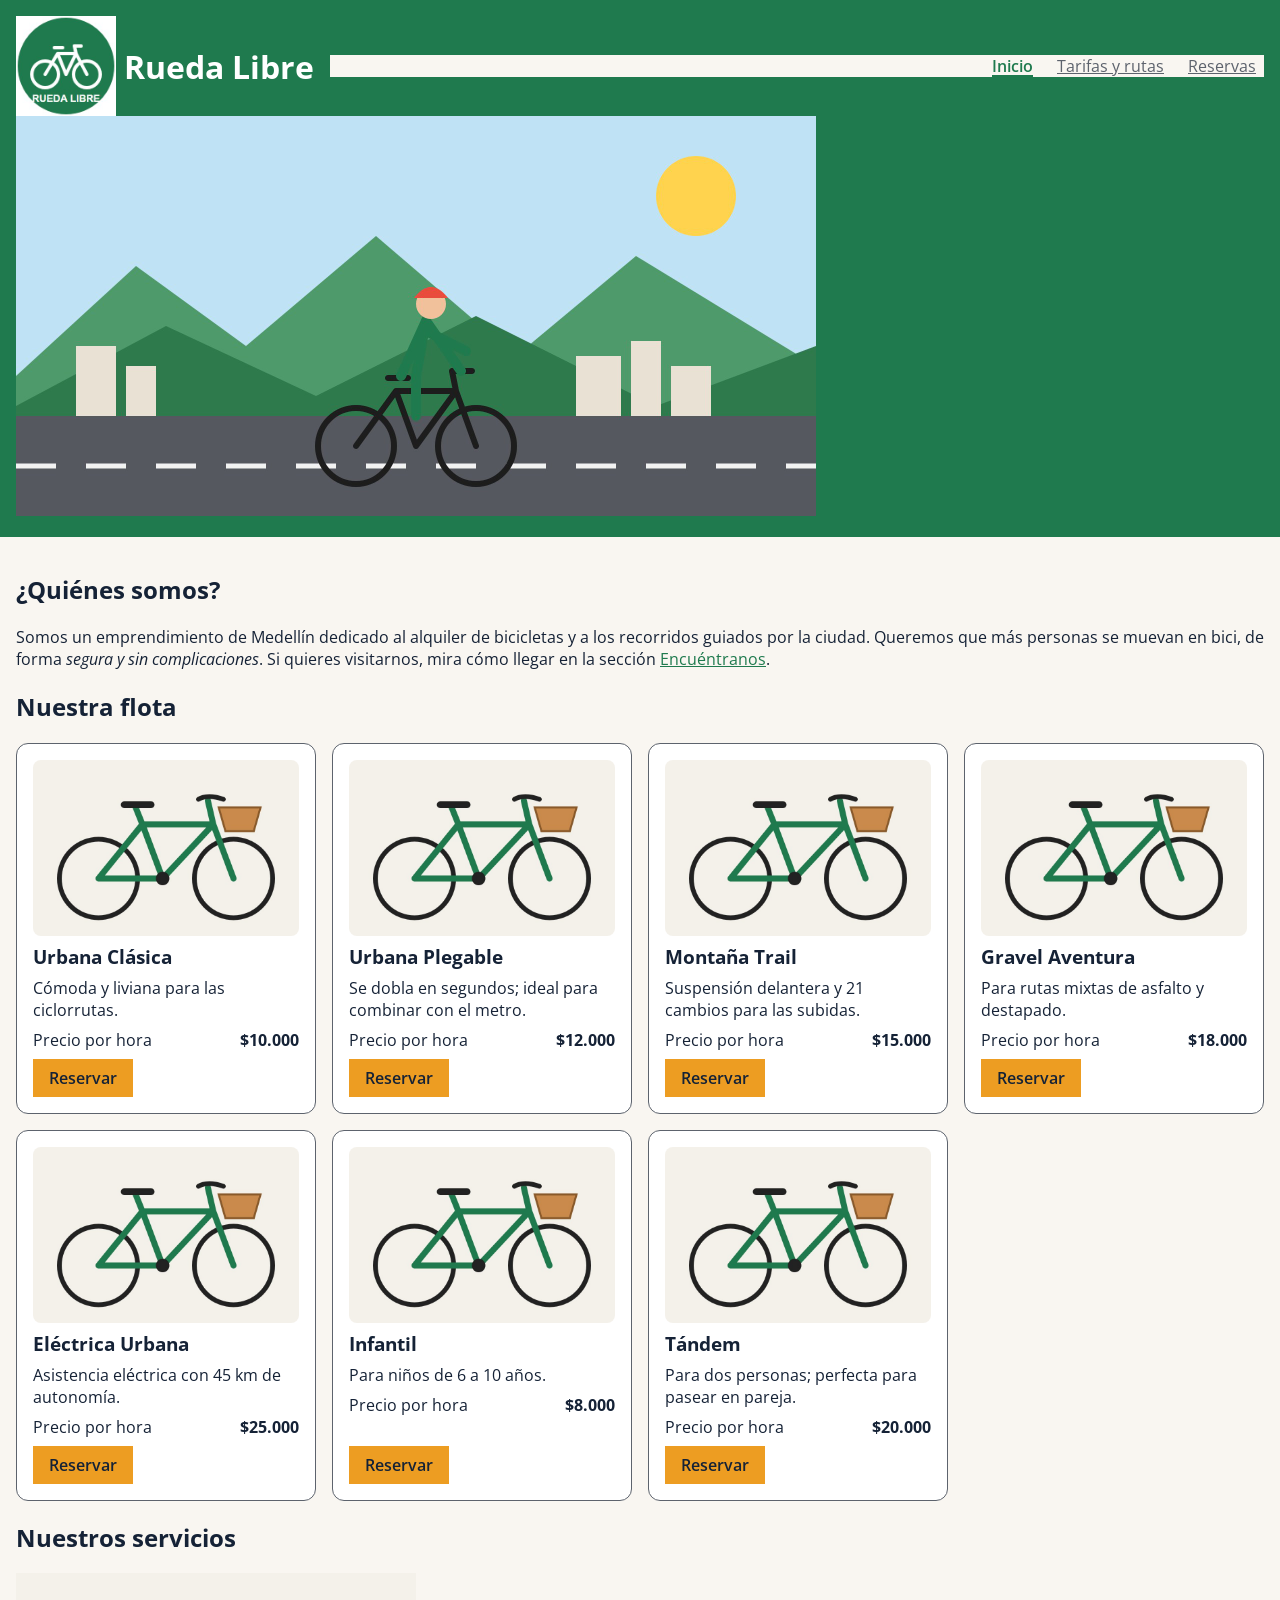
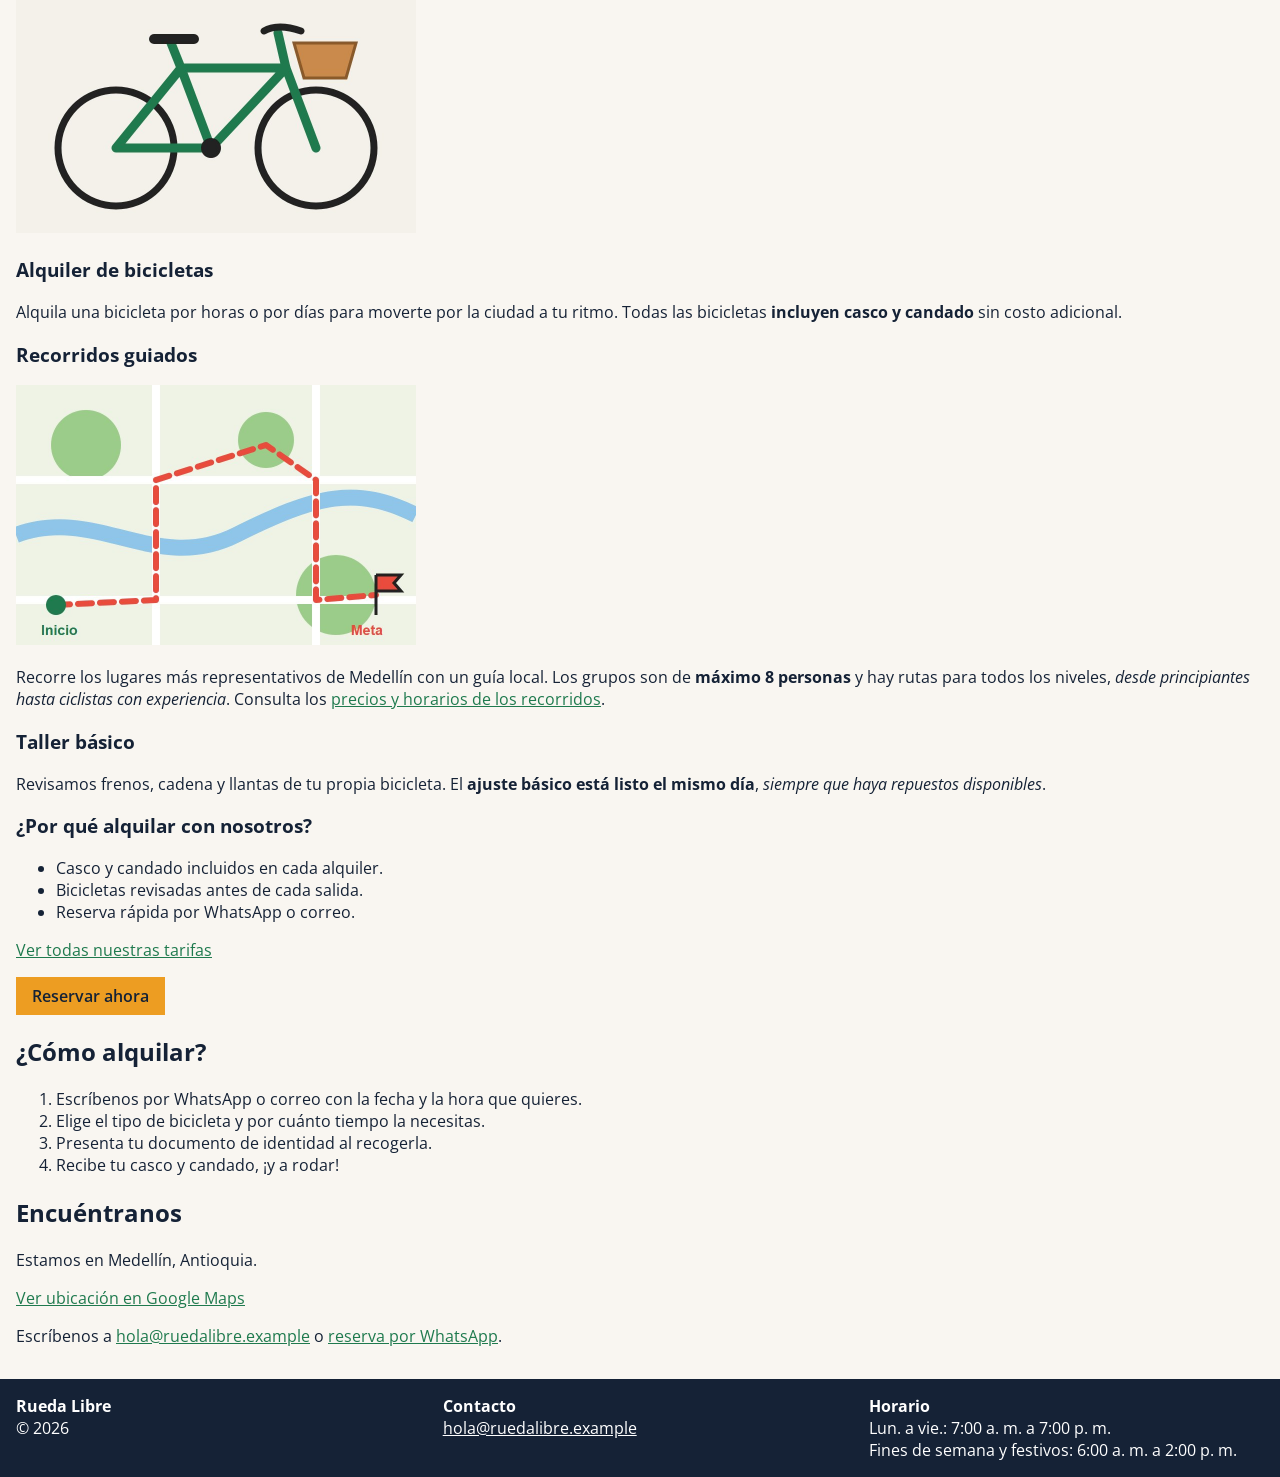
==== Rueda-Libre/index.html @ 1d19bf69 "rueda libre" ====
<!DOCTYPE html>
<html lang="es">
<head>
  <meta charset="UTF-8">
  <meta name="viewport" content="width=device-width, initial-scale=1.0">
  <meta name="description" content="Rueda Libre: alquiler de bicicletas, recorridos guiados y taller básico en Medellín. Reserva fácil por WhatsApp.">
  <title>Rueda Libre | Alquiler de bicicletas en Medellín</title>
  <link rel="preconnect" href="https://fonts.googleapis.com">
  <link rel="preconnect" href="https://fonts.gstatic.com" crossorigin>
  <link href="https://fonts.googleapis.com/css2?family=Montserrat:wght@700&family=Open+Sans:wght@400;600&display=swap" rel="stylesheet">
  <link rel="stylesheet" href="css/styles.css">
</head>
<body>
  <header>
    <div class="header-layout">
      <div class="brand">
        <img src="img/logo.jpg" alt="Logo de Rueda Libre: una bicicleta blanca dentro de un círculo verde" width="100">
        <h1>Rueda Libre</h1>
      </div>
      <nav aria-label="Navegación principal">
        <ul id="menu">
          <li><a href="index.html" class="activo" aria-current="page">Inicio</a></li>
          <li><a href="paginas/tarifas.html">Tarifas y rutas</a></li>
          <li><a href="paginas/reservas.html">Reservas</a></li>
        </ul>
      </nav>
    </div>
    <img src="img/portada.jpg" alt="Ciclista pedaleando por una calle de Medellín con las montañas de fondo" width="800">
  </header>

  <main>
    <section id="quienes-somos">
      <h2>¿Quiénes somos?</h2>
      <p>
        Somos un emprendimiento de Medellín dedicado al alquiler de bicicletas y a los recorridos guiados por la ciudad.
        Queremos que más personas se muevan en bici, de forma <em>segura y sin complicaciones</em>.
        Si quieres visitarnos, mira cómo llegar en la sección <a href="#encuentranos">Encuéntranos</a>.
      </p>
    </section>

    <section id="flota">
      <h2>Nuestra flota</h2>
      <div class="fleet-grid">
        <article class="bike-card">
          <img src="img/bicicleta.jpg" alt="Bicicleta de alquiler de Rueda Libre" width="800" height="520">
          <h3>Urbana Clásica</h3>
          <p>Cómoda y liviana para las ciclorrutas.</p>
          <p class="bike-price"><span>Precio por hora</span><strong>$10.000</strong></p>
          <a class="cta" href="paginas/reservas.html">Reservar</a>
        </article>
        <article class="bike-card">
          <img src="img/bicicleta.jpg" alt="Bicicleta de alquiler de Rueda Libre" width="800" height="520">
          <h3>Urbana Plegable</h3>
          <p>Se dobla en segundos; ideal para combinar con el metro.</p>
          <p class="bike-price"><span>Precio por hora</span><strong>$12.000</strong></p>
          <a class="cta" href="paginas/reservas.html">Reservar</a>
        </article>
        <article class="bike-card">
          <img src="img/bicicleta.jpg" alt="Bicicleta de alquiler de Rueda Libre" width="800" height="520">
          <h3>Montaña Trail</h3>
          <p>Suspensión delantera y 21 cambios para las subidas.</p>
          <p class="bike-price"><span>Precio por hora</span><strong>$15.000</strong></p>
          <a class="cta" href="paginas/reservas.html">Reservar</a>
        </article>
        <article class="bike-card">
          <img src="img/bicicleta.jpg" alt="Bicicleta de alquiler de Rueda Libre" width="800" height="520">
          <h3>Gravel Aventura</h3>
          <p>Para rutas mixtas de asfalto y destapado.</p>
          <p class="bike-price"><span>Precio por hora</span><strong>$18.000</strong></p>
          <a class="cta" href="paginas/reservas.html">Reservar</a>
        </article>
        <article class="bike-card">
          <img src="img/bicicleta.jpg" alt="Bicicleta de alquiler de Rueda Libre" width="800" height="520">
          <h3>Eléctrica Urbana</h3>
          <p>Asistencia eléctrica con 45 km de autonomía.</p>
          <p class="bike-price"><span>Precio por hora</span><strong>$25.000</strong></p>
          <a class="cta" href="paginas/reservas.html">Reservar</a>
        </article>
        <article class="bike-card">
          <img src="img/bicicleta.jpg" alt="Bicicleta de alquiler de Rueda Libre" width="800" height="520">
          <h3>Infantil</h3>
          <p>Para niños de 6 a 10 años.</p>
          <p class="bike-price"><span>Precio por hora</span><strong>$8.000</strong></p>
          <a class="cta" href="paginas/reservas.html">Reservar</a>
        </article>
        <article class="bike-card">
          <img src="img/bicicleta.jpg" alt="Bicicleta de alquiler de Rueda Libre" width="800" height="520">
          <h3>Tándem</h3>
          <p>Para dos personas; perfecta para pasear en pareja.</p>
          <p class="bike-price"><span>Precio por hora</span><strong>$20.000</strong></p>
          <a class="cta" href="paginas/reservas.html">Reservar</a>
        </article>
      </div>
    </section>

    <section id="servicios">
      <h2>Nuestros servicios</h2>
      <img src="img/bicicleta.jpg" alt="Bicicleta urbana verde con canasta, lista para alquilar" width="400">

      <article>
        <h3>Alquiler de bicicletas</h3>
        <p>
          Alquila una bicicleta por horas o por días para moverte por la ciudad a tu ritmo.
          Todas las bicicletas <strong>incluyen casco y candado</strong> sin costo adicional.
        </p>
      </article>

      <article>
        <h3>Recorridos guiados</h3>
        <img src="img/ruta.jpg" alt="Mapa de una ruta en bicicleta que recorre parques y ciclorrutas de Medellín" width="400">
        <p>
          Recorre los lugares más representativos de Medellín con un guía local.
          Los grupos son de <strong>máximo 8 personas</strong> y hay rutas para todos los niveles, <em>desde principiantes hasta ciclistas con experiencia</em>.
          Consulta los <a href="paginas/tarifas.html#recorridos">precios y horarios de los recorridos</a>.
        </p>
      </article>

      <article>
        <h3>Taller básico</h3>
        <p>
          Revisamos frenos, cadena y llantas de tu propia bicicleta.
          El <strong>ajuste básico está listo el mismo día</strong>, <em>siempre que haya repuestos disponibles</em>.
        </p>
      </article>

      <section>
        <h3>¿Por qué alquilar con nosotros?</h3>
        <ul>
          <li>Casco y candado incluidos en cada alquiler.</li>
          <li>Bicicletas revisadas antes de cada salida.</li>
          <li>Reserva rápida por WhatsApp o correo.</li>
        </ul>
      </section>
      <p><a href="paginas/tarifas.html">Ver todas nuestras tarifas</a></p>
      <p><a class="cta" href="paginas/reservas.html">Reservar ahora</a></p>
    </section>

    <section id="como-alquilar">
      <h2>¿Cómo alquilar?</h2>
      <ol>
        <li>Escríbenos por WhatsApp o correo con la fecha y la hora que quieres.</li>
        <li>Elige el tipo de bicicleta y por cuánto tiempo la necesitas.</li>
        <li>Presenta tu documento de identidad al recogerla.</li>
        <li>Recibe tu casco y candado, ¡y a rodar!</li>
      </ol>
    </section>

    <section id="encuentranos">
      <h2>Encuéntranos</h2>
      <p>Estamos en Medellín, Antioquia.</p>
      <p>
        <a href="https://www.google.com/maps/search/?api=1&amp;query=Medell%C3%ADn%2C+Antioquia" target="_blank" rel="noopener">Ver ubicación en Google Maps</a>
      </p>
      <p>
        Escríbenos a <a href="mailto:hola@ruedalibre.example">hola@ruedalibre.example</a>
        o <a href="https://wa.me/570000000000" target="_blank" rel="noopener">reserva por WhatsApp</a>.
      </p>
    </section>
  </main>

  <footer>
    <div class="footer-section">
      <p><strong>Rueda Libre</strong><br>&copy; 2026</p>
    </div>
    <div class="footer-section">
      <p><strong>Contacto</strong><br><a href="mailto:hola@ruedalibre.example">hola@ruedalibre.example</a></p>
    </div>
    <div class="footer-section">
      <p><strong>Horario</strong><br>Lun. a vie.: 7:00 a. m. a 7:00 p. m.<br>Fines de semana y festivos: 6:00 a. m. a 2:00 p. m.</p>
    </div>
  </footer>
</body>
</html>
---- Rueda-Libre/css/styles.css ----
:root {
  --color-verde-ruta: #1F7A4E;
  --color-naranja-pedal: #ED9D22;
  --color-azul-noche: #152236;
  --color-gris-asfalto: #5D636D;
  --color-crema: #F9F6F1;
  --color-blanco: #FFFFFF;

  --font-heading: 'Montserrat', Arial, sans-serif;
  --font-body: 'Open Sans', Arial, sans-serif;

  --space-sm: 0.5rem;
  --space-md: 1rem;
  --space-lg: 2rem;
}

body {
  margin: 0;
  color: var(--color-azul-noche);
  background-color: var(--color-crema);
  font-family: var(--font-body);
}

img {
  max-width: 100%;
  height: auto;
}

h1 {
  display: flex;
}

header {
  padding: var(--space-md);
  color: var(--color-blanco);
  background-color: var(--color-verde-ruta);
}

.header-layout {
  display: flex;
  flex-wrap: wrap;
  justify-content: space-between;
  align-items: center;
  gap: var(--space-md);
}

.brand {
  display: flex;
  align-items: center;
  gap: var(--space-sm);
}

.brand h1 {
  margin: 0;
}

header nav {
  flex: 1 1 20rem;
  min-width: 0;
}

main {
  padding: var(--space-md);
}

#flota .fleet-grid {
  display: grid;
  grid-template-columns: repeat(auto-fit, minmax(16rem, 1fr));
  gap: var(--space-md);
}

.bike-card {
  box-sizing: border-box;
  display: flex;
  flex-direction: column;
  justify-content: space-between;
  gap: var(--space-sm);
  padding: var(--space-md);
  border: 1px solid var(--color-gris-asfalto);
  border-radius: 0.75rem;
  background-color: var(--color-blanco);
}

.bike-card img {
  width: 100%;
  height: 11rem;
  border-radius: 0.5rem;
  object-fit: cover;
}

.bike-card h3,
.bike-card p {
  margin: 0;
}

.bike-price {
  display: flex;
  flex-wrap: wrap;
  justify-content: space-between;
  gap: var(--space-sm);
}

.bike-card .cta {
  align-self: flex-start;
  margin-top: auto;
}

a {
  color: var(--color-verde-ruta);
}

#menu {
  display: flex;
  flex-wrap: wrap;
  justify-content: flex-end;
  align-items: center;
  gap: var(--space-sm);
  margin: 0;
  padding: 0;
  background-color: var(--color-crema);
  list-style: none;
}

#menu a {
  padding: var(--space-sm);
  color: var(--color-gris-asfalto);
}

.activo {
  color: var(--color-verde-ruta);
  font-weight: 600;
}

#menu a.activo {
  color: var(--color-verde-ruta);
  text-decoration: underline;
  text-decoration-thickness: 0.15em;
  text-underline-offset: 0.2em;
}

#menu a:hover,
#menu a:focus {
  color: var(--color-azul-noche);
  background-color: var(--color-naranja-pedal);
}

a:hover {
  color: var(--color-azul-noche);
}

a:focus,
button:focus {
  outline: 3px solid var(--color-azul-noche);
  outline-offset: 3px;
}

#menu a:focus {
  outline: 3px solid var(--color-azul-noche);
  outline-offset: 3px;
}

.cta {
  display: inline-block;
  padding: var(--space-sm) var(--space-md);
  color: var(--color-azul-noche);
  background-color: var(--color-naranja-pedal);
  font-weight: 600;
  text-decoration: none;
}

.cta:hover,
.cta:focus {
  color: var(--color-blanco);
  background-color: var(--color-verde-ruta);
}

.cta:hover:focus {
  outline-color: var(--color-blanco);
  outline-offset: -3px;
}

header a,
footer a {
  color: var(--color-blanco);
}

footer a:hover {
  color: var(--color-azul-noche);
  background-color: var(--color-naranja-pedal);
  text-decoration: underline;
}

footer a:focus {
  color: var(--color-azul-noche);
  background-color: var(--color-naranja-pedal);
  outline-color: var(--color-blanco);
}

th {
  color: var(--color-blanco);
  background-color: var(--color-verde-ruta);
}

aside {
  color: var(--color-gris-asfalto);
}

button {
  padding: var(--space-sm) var(--space-md);
  color: var(--color-azul-noche);
  background-color: var(--color-naranja-pedal);
  font-family: var(--font-body);
  font-weight: 600;
}

button:hover {
  color: var(--color-blanco);
  background-color: var(--color-verde-ruta);
}

button:hover:focus {
  outline-color: var(--color-blanco);
  outline-offset: -3px;
}

input,
select,
textarea {
  color: var(--color-azul-noche);
  background-color: var(--color-blanco);
  font-family: var(--font-body);
}

input:hover,
select:hover,
textarea:hover {
  border-color: var(--color-verde-ruta);
}

input:focus,
select:focus,
textarea:focus {
  outline: 3px solid var(--color-verde-ruta);
  outline-offset: 2px;
}

form p:focus-within {
  outline: 3px solid var(--color-verde-ruta);
  outline-offset: 2px;
}

footer {
  display: flex;
  flex-direction: row;
  flex-wrap: wrap;
  justify-content: space-between;
  align-items: flex-start;
  gap: var(--space-lg);
  padding: var(--space-md);
  color: var(--color-blanco);
  background-color: var(--color-azul-noche);
}

.footer-section {
  flex: 1 1 12rem;
}

.footer-section p {
  margin: 0;
}
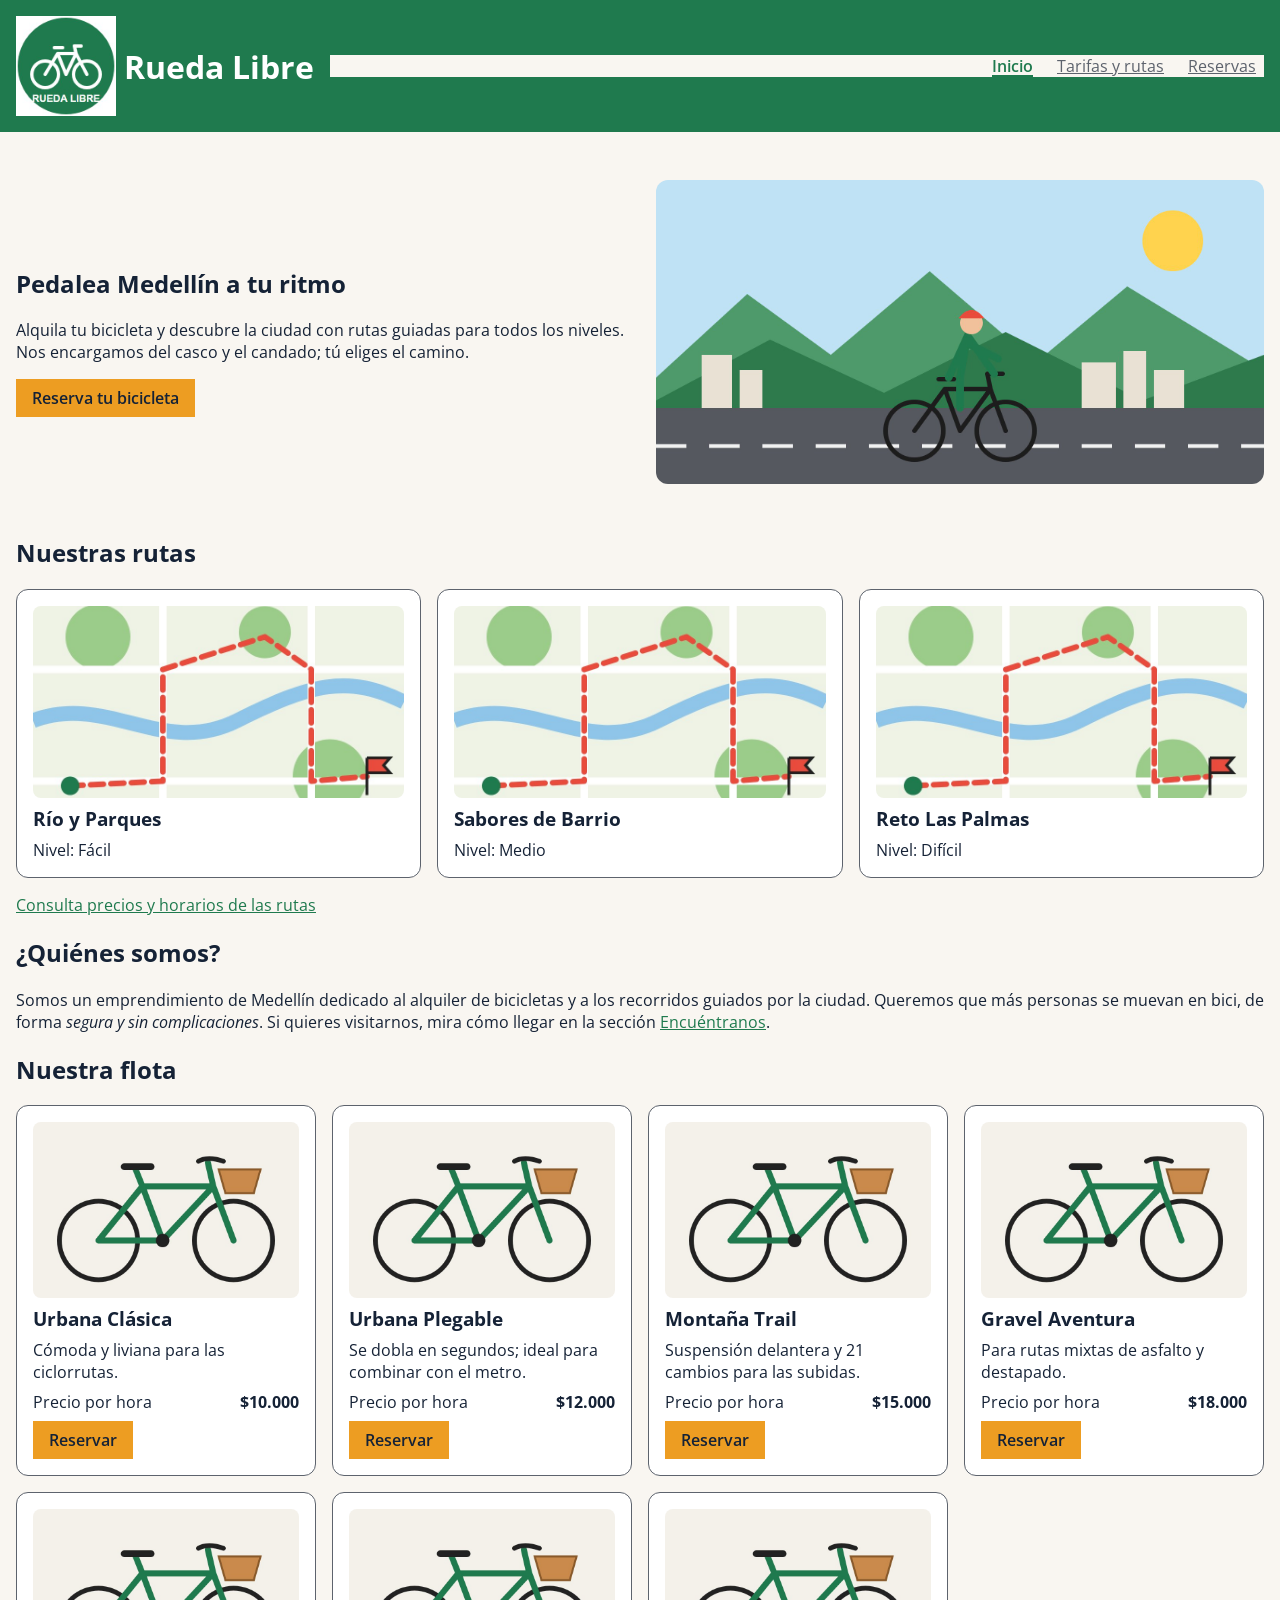
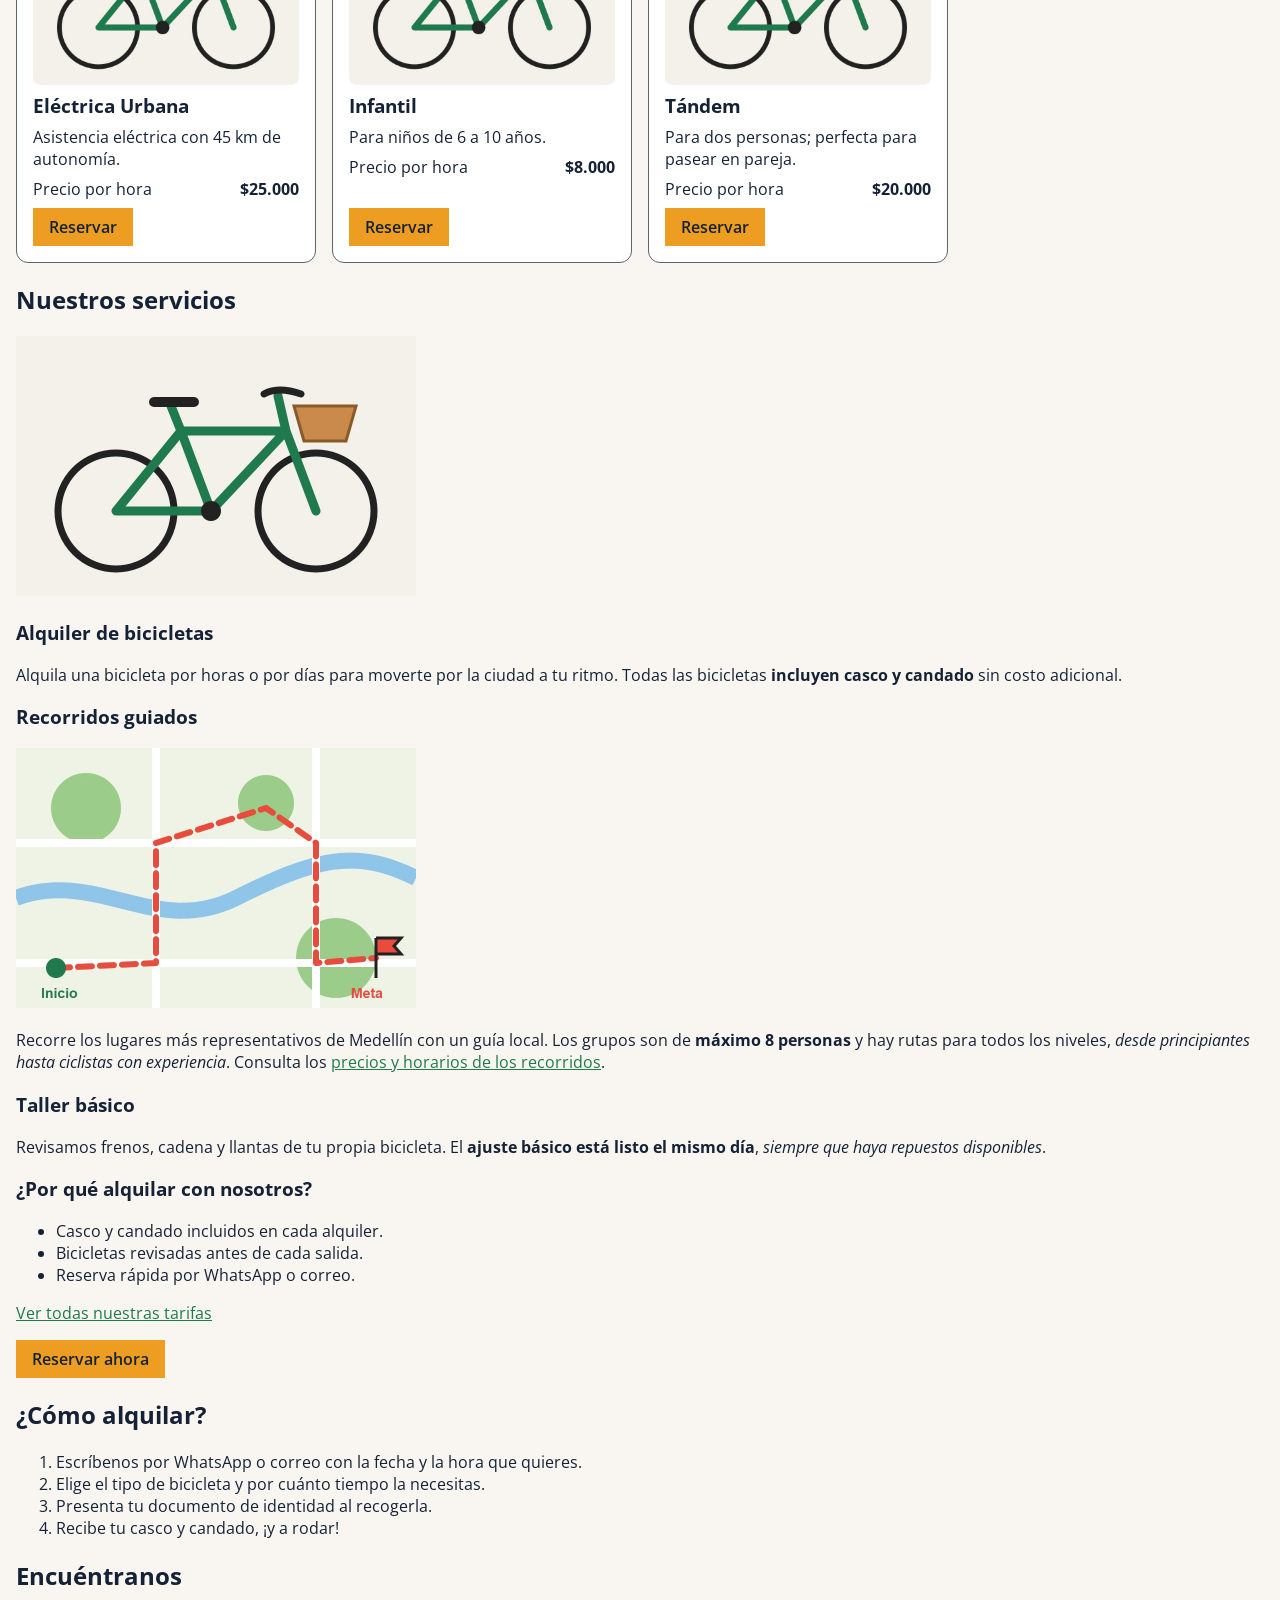
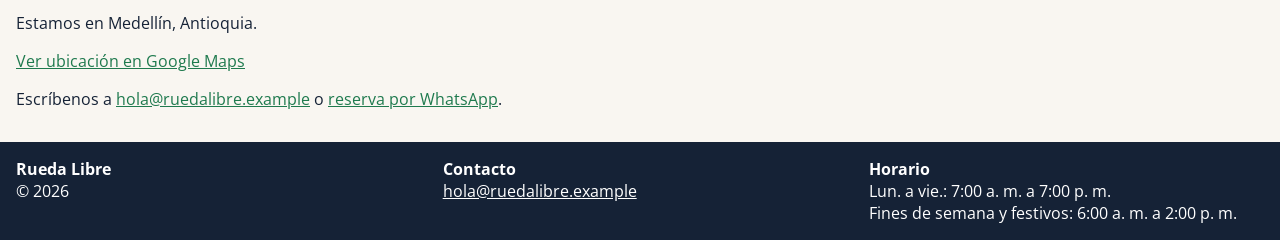
==== commit 0bc00108: "Páginas de inicio y reservas con el layout de escritorio del boceto" ====
--- a/Rueda-Libre/index.html
+++ b/Rueda-Libre/index.html
@@ -25,10 +25,43 @@
         </ul>
       </nav>
     </div>
-    <img src="img/portada.jpg" alt="Ciclista pedaleando por una calle de Medellín con las montañas de fondo" width="800">
   </header>
 
   <main>
+    <section id="portada" class="hero-layout">
+      <div class="hero-copy">
+        <h2>Pedalea Medellín a tu ritmo</h2>
+        <p>
+          Alquila tu bicicleta y descubre la ciudad con rutas guiadas para todos los niveles.
+          Nos encargamos del casco y el candado; tú eliges el camino.
+        </p>
+        <a class="cta" href="paginas/reservas.html">Reserva tu bicicleta</a>
+      </div>
+      <img class="hero-image" src="img/portada.jpg" alt="Ciclista pedaleando por una calle de Medellín con las montañas de fondo" width="800">
+    </section>
+
+    <section id="rutas">
+      <h2>Nuestras rutas</h2>
+      <div class="route-grid">
+        <article class="route-card">
+          <img src="img/ruta.jpg" alt="Mapa de la ruta Río y Parques por Medellín" width="400">
+          <h3>Río y Parques</h3>
+          <p>Nivel: Fácil</p>
+        </article>
+        <article class="route-card">
+          <img src="img/ruta.jpg" alt="Mapa de la ruta Sabores de Barrio por Medellín" width="400">
+          <h3>Sabores de Barrio</h3>
+          <p>Nivel: Medio</p>
+        </article>
+        <article class="route-card">
+          <img src="img/ruta.jpg" alt="Mapa del reto Las Palmas en Medellín" width="400">
+          <h3>Reto Las Palmas</h3>
+          <p>Nivel: Difícil</p>
+        </article>
+      </div>
+      <p><a href="paginas/tarifas.html#recorridos">Consulta precios y horarios de las rutas</a></p>
+    </section>
+
     <section id="quienes-somos">
       <h2>¿Quiénes somos?</h2>
       <p>
--- a/Rueda-Libre/css/styles.css
+++ b/Rueda-Libre/css/styles.css
@@ -63,6 +63,96 @@
   padding: var(--space-md);
 }
 
+.hero-layout {
+  display: grid;
+  grid-template-columns: minmax(0, 1fr) minmax(0, 1fr);
+  align-items: center;
+  gap: var(--space-lg);
+  padding: var(--space-lg) 0;
+}
+
+.hero-image {
+  width: 100%;
+  border-radius: 0.75rem;
+  object-fit: cover;
+}
+
+.route-grid {
+  display: grid;
+  grid-template-columns: repeat(3, minmax(0, 1fr));
+  gap: var(--space-md);
+}
+
+.route-card {
+  display: flex;
+  flex-direction: column;
+  gap: var(--space-sm);
+  padding: var(--space-md);
+  border: 1px solid var(--color-gris-asfalto);
+  border-radius: 0.75rem;
+  background-color: var(--color-blanco);
+}
+
+.route-card img {
+  width: 100%;
+  height: 12rem;
+  border-radius: 0.5rem;
+  object-fit: cover;
+}
+
+.route-card h3,
+.route-card p {
+  margin: 0;
+}
+
+.booking-layout {
+  display: grid;
+  grid-template-columns: minmax(0, 2fr) minmax(0, 1fr);
+  gap: var(--space-lg);
+  align-items: start;
+}
+
+.booking-info {
+  padding: var(--space-md);
+  border-radius: 0.75rem;
+  background-color: var(--color-blanco);
+}
+
+.form-row {
+  display: flex;
+  align-items: flex-start;
+  gap: var(--space-md);
+}
+
+.form-field {
+  flex: 1 1 0;
+  min-width: 0;
+}
+
+.form-field p {
+  margin-top: 0;
+}
+
+#formulario-reserva > form > fieldset > p > label,
+.form-field label {
+  display: block;
+}
+
+#formulario-reserva input[type="checkbox"] + label {
+  display: inline;
+}
+
+#formulario-reserva input:not([type="radio"]):not([type="checkbox"]),
+#formulario-reserva select,
+#formulario-reserva textarea {
+  box-sizing: border-box;
+  width: 100%;
+}
+
+#formulario-reserva fieldset {
+  margin-bottom: var(--space-md);
+}
+
 #flota .fleet-grid {
   display: grid;
   grid-template-columns: repeat(auto-fit, minmax(16rem, 1fr));
@@ -268,3 +358,29 @@
 .footer-section p {
   margin: 0;
 }
+
+@media (max-width: 52rem) {
+  .route-grid {
+    grid-template-columns: repeat(2, minmax(0, 1fr));
+  }
+}
+
+@media (max-width: 40rem) {
+  .hero-layout,
+  .booking-layout {
+    grid-template-columns: minmax(0, 1fr);
+  }
+
+  .route-grid {
+    grid-template-columns: minmax(0, 1fr);
+  }
+
+  .form-row {
+    flex-direction: column;
+    gap: 0;
+  }
+
+  .form-field {
+    width: 100%;
+  }
+}
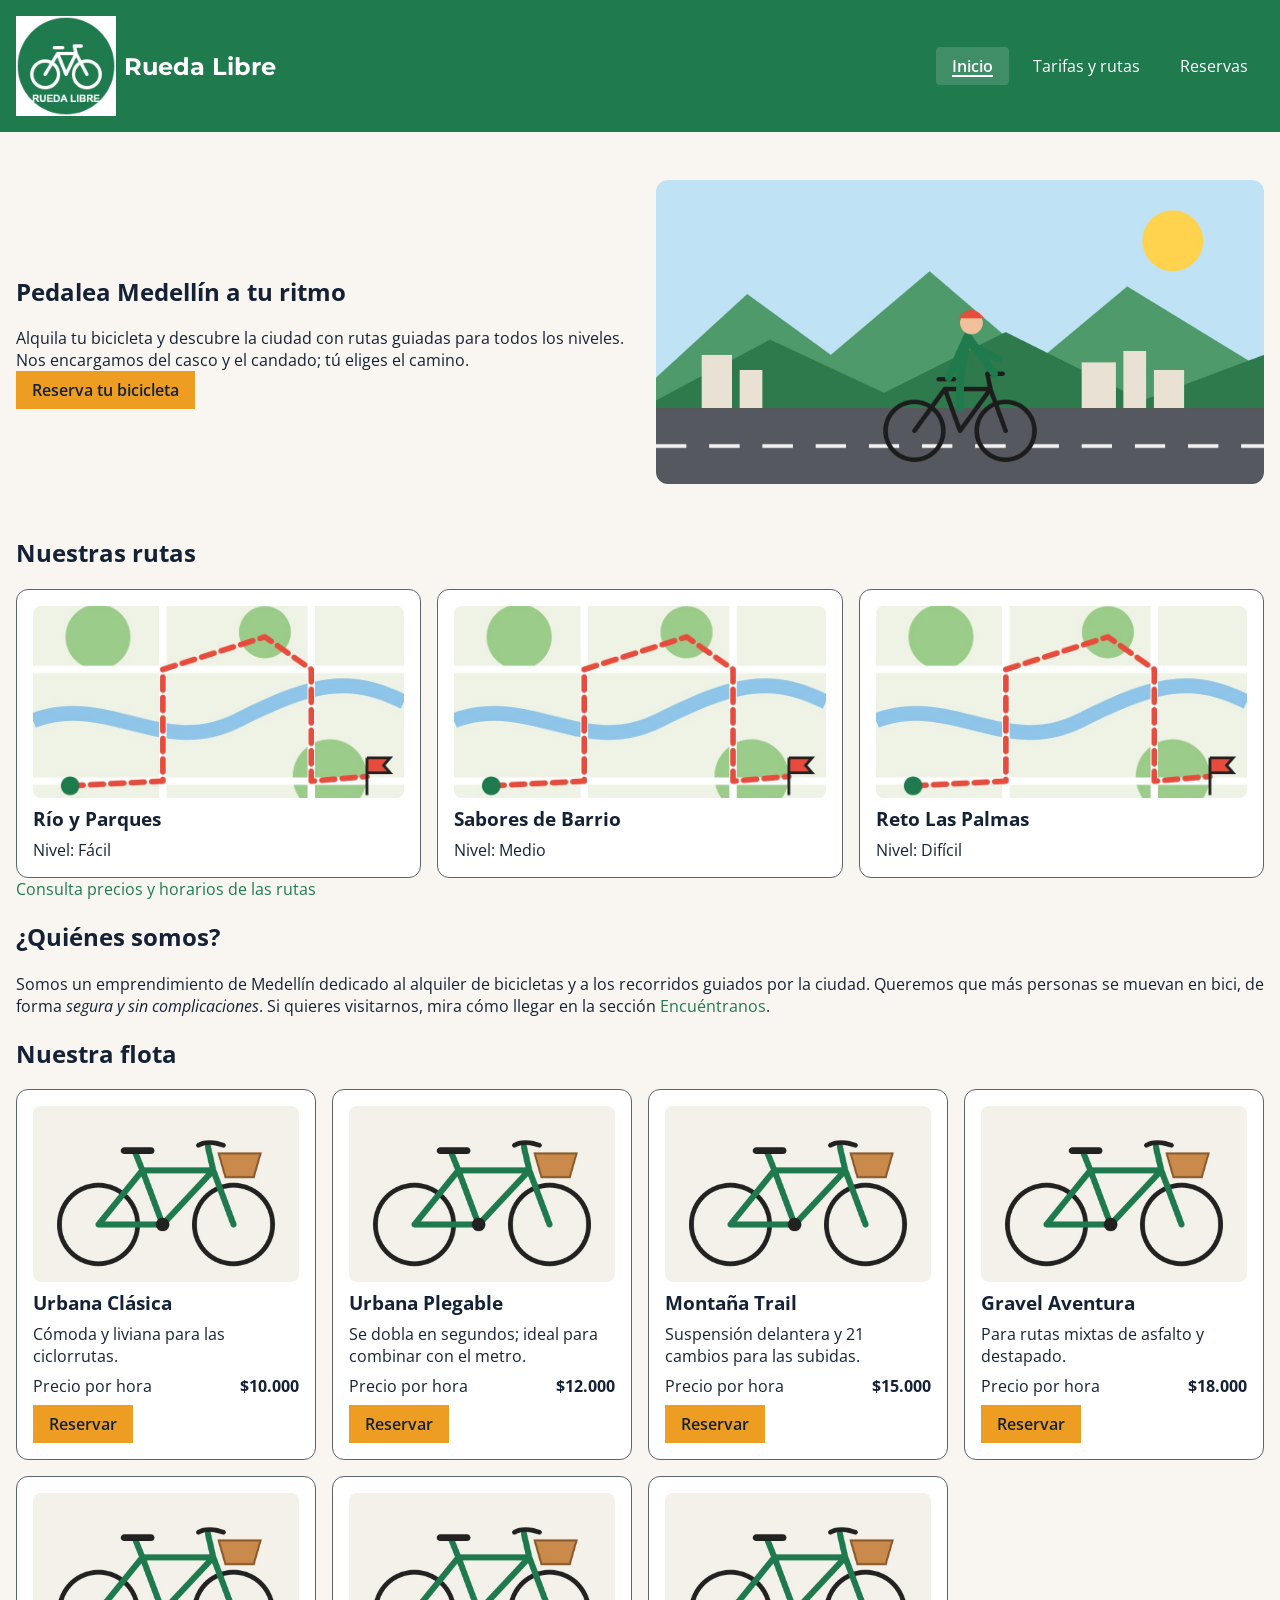
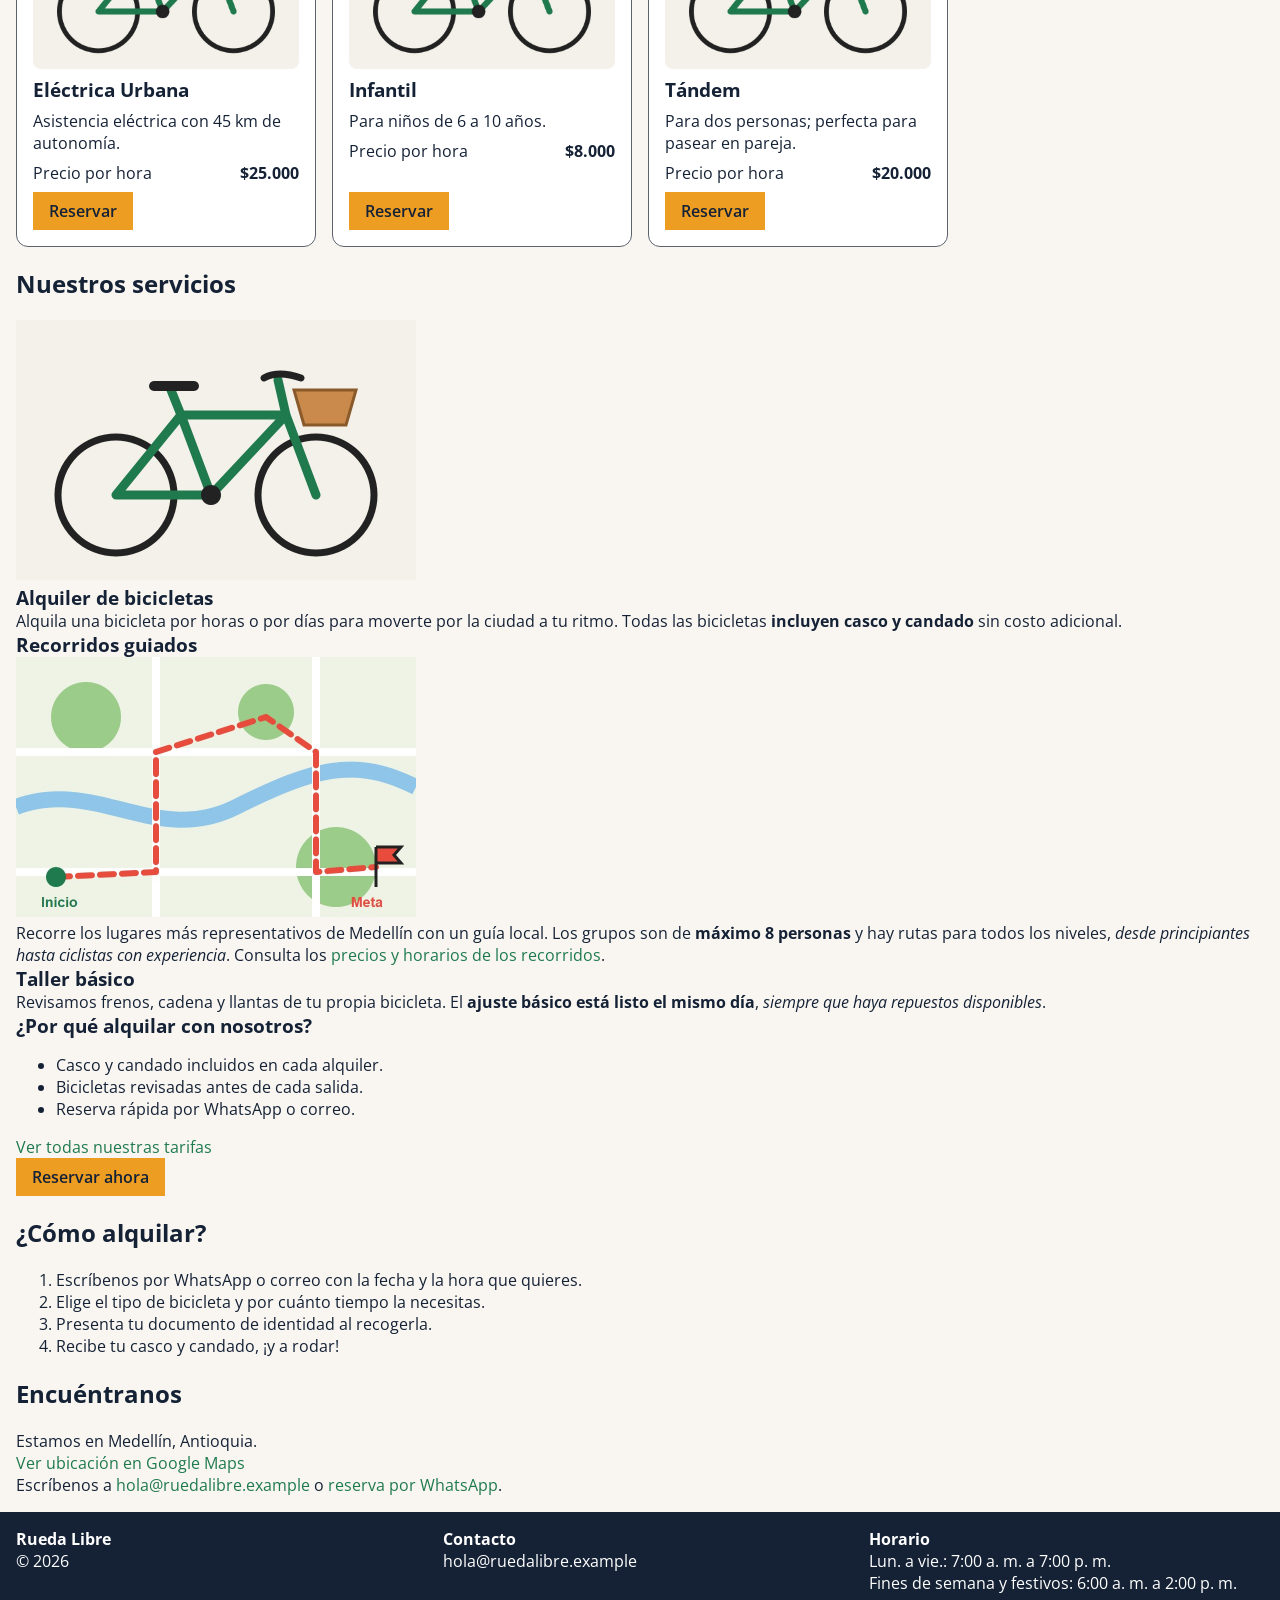
==== commit 19e938f2: "Las tres páginas reestructuradas con etiquetas semánticas, subidas al repositorio." ====
--- a/Rueda-Libre/index.html
+++ b/Rueda-Libre/index.html
@@ -195,9 +195,9 @@
     <div class="footer-section">
       <p><strong>Rueda Libre</strong><br>&copy; 2026</p>
     </div>
-    <div class="footer-section">
+    <address class="footer-section">
       <p><strong>Contacto</strong><br><a href="mailto:hola@ruedalibre.example">hola@ruedalibre.example</a></p>
-    </div>
+    </address>
     <div class="footer-section">
       <p><strong>Horario</strong><br>Lun. a vie.: 7:00 a. m. a 7:00 p. m.<br>Fines de semana y festivos: 6:00 a. m. a 2:00 p. m.</p>
     </div>
--- a/Rueda-Libre/css/styles.css
+++ b/Rueda-Libre/css/styles.css
@@ -1,3 +1,6 @@
+/* ==========================================================================
+   1. VARIABLES Y CONFIGURACIÓN GLOBAL
+   ========================================================================= */
 :root {
   --color-verde-ruta: #1F7A4E;
   --color-naranja-pedal: #ED9D22;
@@ -14,6 +17,9 @@
   --space-lg: 2rem;
 }
 
+/* ==========================================================================
+   2. ESTILOS BASE Y TIPOGRAFÍA
+   ========================================================================= */
 body {
   margin: 0;
   color: var(--color-azul-noche);
@@ -27,9 +33,54 @@
 }
 
 h1 {
-  display: flex;
-}
-
+  margin: 0;
+}
+
+h3, p {
+  margin: 0;
+}
+
+a {
+  color: var(--color-verde-ruta);
+  text-decoration: none;
+}
+
+aside {
+  color: var(--color-gris-asfalto);
+}
+
+th {
+  color: var(--color-blanco);
+  background-color: var(--color-verde-ruta);
+}
+
+table {
+  width: 100%;
+  table-layout: fixed;
+  border-collapse: collapse;
+  font-size: 0.75rem;
+}
+
+caption {
+  margin-bottom: var(--space-sm);
+  font-size: 0.9rem;
+}
+
+th,
+td {
+  padding: 0.35rem 0.2rem;
+  border: 1px solid var(--color-gris-asfalto);
+  overflow-wrap: anywhere;
+  text-align: center;
+}
+
+table tr > :first-child {
+  width: 30%;
+}
+
+/* ==========================================================================
+   3. LAYOUT GENERAL (Estructura de la Página)
+   ========================================================================= */
 header {
   padding: var(--space-md);
   color: var(--color-blanco);
@@ -38,34 +89,67 @@
 
 .header-layout {
   display: flex;
-  flex-wrap: wrap;
-  justify-content: space-between;
+  flex-direction: column;
   align-items: center;
-  gap: var(--space-md);
+  gap: var(--space-sm);
 }
 
 .brand {
   display: flex;
+  flex-direction: column;
   align-items: center;
   gap: var(--space-sm);
 }
 
+.brand img {
+  width: 4rem;
+}
+
 .brand h1 {
   margin: 0;
+  color: var(--color-blanco);
+  font-family: var(--font-heading);
+  font-size: 1.25rem;
+  text-align: center;
 }
 
 header nav {
-  flex: 1 1 20rem;
-  min-width: 0;
+  width: 100%;
 }
 
 main {
   padding: var(--space-md);
 }
 
+footer {
+  display: flex;
+  flex-direction: column;
+  gap: var(--space-lg);
+  padding: var(--space-md);
+  color: var(--color-blanco);
+  background-color: var(--color-azul-noche);
+}
+
+footer address {
+  margin: 0;
+  font-style: normal;
+}
+
+.footer-section {
+  flex: 0 1 auto;
+}
+
+.footer-section p {
+  margin: 0;
+}
+
+/* ==========================================================================
+   4. COMPONENTES Y SECCIONES
+   ========================================================================= */
+/* Hero */
 .hero-layout {
   display: grid;
-  grid-template-columns: minmax(0, 1fr) minmax(0, 1fr);
+  grid-template-columns: minmax(0, 1fr);
   align-items: center;
   gap: var(--space-lg);
   padding: var(--space-lg) 0;
@@ -77,9 +161,10 @@
   object-fit: cover;
 }
 
+/* Rutas */
 .route-grid {
   display: grid;
-  grid-template-columns: repeat(3, minmax(0, 1fr));
+  grid-template-columns: minmax(0, 1fr);
   gap: var(--space-md);
 }
 
@@ -100,14 +185,48 @@
   object-fit: cover;
 }
 
-.route-card h3,
-.route-card p {
-  margin: 0;
-}
-
+/* Flota de Bicicletas */
+#flota .fleet-grid {
+  display: grid;
+  grid-template-columns: repeat(auto-fit, minmax(16rem, 1fr));
+  gap: var(--space-md);
+}
+
+.bike-card {
+  box-sizing: border-box;
+  display: flex;
+  flex-direction: column;
+  justify-content: space-between;
+  gap: var(--space-sm);
+  padding: var(--space-md);
+  border: 1px solid var(--color-gris-asfalto);
+  border-radius: 0.75rem;
+  background-color: var(--color-blanco);
+}
+
+.bike-card img {
+  width: 100%;
+  height: 11rem;
+  border-radius: 0.5rem;
+  object-fit: cover;
+}
+
+.bike-price {
+  display: flex;
+  flex-wrap: wrap;
+  justify-content: space-between;
+  gap: var(--space-sm);
+}
+
+.bike-card .cta {
+  align-self: flex-start;
+  margin-top: auto;
+}
+
+/* Reservas y Formularios */
 .booking-layout {
   display: grid;
-  grid-template-columns: minmax(0, 2fr) minmax(0, 1fr);
+  grid-template-columns: minmax(0, 1fr);
   gap: var(--space-lg);
   align-items: start;
 }
@@ -120,17 +239,23 @@
 
 .form-row {
   display: flex;
+  flex-direction: column;
   align-items: flex-start;
-  gap: var(--space-md);
+  gap: 0;
 }
 
 .form-field {
   flex: 1 1 0;
   min-width: 0;
+  width: 100%;
 }
 
 .form-field p {
   margin-top: 0;
+}
+
+#formulario-reserva fieldset {
+  margin-bottom: var(--space-md);
 }
 
 #formulario-reserva > form > fieldset > p > label,
@@ -149,80 +274,38 @@
   width: 100%;
 }
 
-#formulario-reserva fieldset {
-  margin-bottom: var(--space-md);
-}
-
-#flota .fleet-grid {
-  display: grid;
-  grid-template-columns: repeat(auto-fit, minmax(16rem, 1fr));
-  gap: var(--space-md);
-}
-
-.bike-card {
-  box-sizing: border-box;
-  display: flex;
-  flex-direction: column;
-  justify-content: space-between;
-  gap: var(--space-sm);
-  padding: var(--space-md);
-  border: 1px solid var(--color-gris-asfalto);
-  border-radius: 0.75rem;
-  background-color: var(--color-blanco);
-}
-
-.bike-card img {
-  width: 100%;
-  height: 11rem;
-  border-radius: 0.5rem;
-  object-fit: cover;
-}
-
-.bike-card h3,
-.bike-card p {
-  margin: 0;
-}
-
-.bike-price {
+/* ==========================================================================
+   5. NAVEGACIÓN (#menu)
+   ========================================================================= */
+#menu {
   display: flex;
   flex-wrap: wrap;
-  justify-content: space-between;
-  gap: var(--space-sm);
-}
-
-.bike-card .cta {
-  align-self: flex-start;
-  margin-top: auto;
-}
-
-a {
-  color: var(--color-verde-ruta);
-}
-
-#menu {
-  display: flex;
-  flex-wrap: wrap;
-  justify-content: flex-end;
+  justify-content: center;
   align-items: center;
   gap: var(--space-sm);
   margin: 0;
   padding: 0;
-  background-color: var(--color-crema);
+  background-color: transparent; /* Fondo transparente para integrarse con el header */
   list-style: none;
 }
 
+#menu li {
+  margin: 0;
+}
+
 #menu a {
-  padding: var(--space-sm);
-  color: var(--color-gris-asfalto);
-}
-
-.activo {
-  color: var(--color-verde-ruta);
+  padding: var(--space-sm) var(--space-md);
+  color: var(--color-blanco); /* Enlaces blancos sobre la barra verde */
+  text-decoration: none;
+  font-family: var(--font-body);
+  border-radius: 4px;
+  transition: background-color 0.2s ease, color 0.2s ease;
+}
+
+#menu a.activo {
+  color: var(--color-blanco);
+  background-color: rgba(255, 255, 255, 0.15);
   font-weight: 600;
-}
-
-#menu a.activo {
-  color: var(--color-verde-ruta);
   text-decoration: underline;
   text-decoration-thickness: 0.15em;
   text-underline-offset: 0.2em;
@@ -234,80 +317,30 @@
   background-color: var(--color-naranja-pedal);
 }
 
-a:hover {
-  color: var(--color-azul-noche);
-}
-
-a:focus,
-button:focus {
-  outline: 3px solid var(--color-azul-noche);
-  outline-offset: 3px;
-}
-
-#menu a:focus {
-  outline: 3px solid var(--color-azul-noche);
-  outline-offset: 3px;
-}
-
-.cta {
+/* ==========================================================================
+   6. INTERACTIVIDAD, BOTONES Y FORMULARIOS (Estados Hover / Focus)
+   ========================================================================= */
+.cta,
+button {
   display: inline-block;
-  padding: var(--space-sm) var(--space-md);
-  color: var(--color-azul-noche);
-  background-color: var(--color-naranja-pedal);
-  font-weight: 600;
-  text-decoration: none;
-}
-
-.cta:hover,
-.cta:focus {
-  color: var(--color-blanco);
-  background-color: var(--color-verde-ruta);
-}
-
-.cta:hover:focus {
-  outline-color: var(--color-blanco);
-  outline-offset: -3px;
-}
-
-header a,
-footer a {
-  color: var(--color-blanco);
-}
-
-footer a:hover {
-  color: var(--color-azul-noche);
-  background-color: var(--color-naranja-pedal);
-  text-decoration: underline;
-}
-
-footer a:focus {
-  color: var(--color-azul-noche);
-  background-color: var(--color-naranja-pedal);
-  outline-color: var(--color-blanco);
-}
-
-th {
-  color: var(--color-blanco);
-  background-color: var(--color-verde-ruta);
-}
-
-aside {
-  color: var(--color-gris-asfalto);
-}
-
-button {
   padding: var(--space-sm) var(--space-md);
   color: var(--color-azul-noche);
   background-color: var(--color-naranja-pedal);
   font-family: var(--font-body);
   font-weight: 600;
-}
-
+  text-decoration: none;
+  border: none;
+  cursor: pointer;
+}
+
+.cta:hover,
+.cta:focus,
 button:hover {
   color: var(--color-blanco);
   background-color: var(--color-verde-ruta);
 }
 
+.cta:hover:focus,
 button:hover:focus {
   outline-color: var(--color-blanco);
   outline-offset: -3px;
@@ -319,6 +352,9 @@
   color: var(--color-azul-noche);
   background-color: var(--color-blanco);
   font-family: var(--font-body);
+  border: 1px solid var(--color-gris-asfalto);
+  padding: var(--space-sm);
+  border-radius: 4px;
 }
 
 input:hover,
@@ -339,48 +375,114 @@
   outline-offset: 2px;
 }
 
-footer {
-  display: flex;
-  flex-direction: row;
-  flex-wrap: wrap;
-  justify-content: space-between;
-  align-items: flex-start;
-  gap: var(--space-lg);
-  padding: var(--space-md);
-  color: var(--color-blanco);
-  background-color: var(--color-azul-noche);
-}
-
-.footer-section {
-  flex: 1 1 12rem;
-}
-
-.footer-section p {
-  margin: 0;
-}
-
-@media (max-width: 52rem) {
+/* Enlaces generales en cabecera y pie */
+header a {
+  color: var(--color-blanco);
+}
+
+footer a {
+  color: var(--color-blanco);
+}
+
+a:hover {
+  color: var(--color-azul-noche);
+}
+
+footer a:hover {
+  color: var(--color-azul-noche);
+  background-color: var(--color-naranja-pedal);
+  text-decoration: underline;
+}
+
+footer a:focus {
+  color: var(--color-azul-noche);
+  background-color: var(--color-naranja-pedal);
+  outline-color: var(--color-blanco);
+}
+
+a:focus,
+button:focus,
+#menu a:focus {
+  outline: 3px solid var(--color-azul-noche);
+  outline-offset: 3px;
+}
+
+/* ==========================================================================
+   7. MEDIA QUERIES (Diseño Mobile-first)
+   ========================================================================= */
+@media (min-width: 768px) {
+  .header-layout {
+    flex-direction: row;
+    justify-content: space-between;
+    gap: var(--space-md);
+  }
+
+  .brand {
+    flex-direction: row;
+  }
+
+  .brand img {
+    width: 100px;
+  }
+
+  .brand h1 {
+    font-size: 1.5rem;
+    text-align: left;
+  }
+
+  header nav {
+    flex: 1 1 20rem;
+    min-width: 0;
+  }
+
+  #menu {
+    justify-content: flex-end;
+  }
+
+  footer {
+    flex-direction: row;
+    flex-wrap: wrap;
+    justify-content: space-between;
+    align-items: flex-start;
+  }
+
+  .footer-section {
+    flex: 1 1 12rem;
+  }
+
+  .hero-layout {
+    grid-template-columns: repeat(2, minmax(0, 1fr));
+  }
+
   .route-grid {
     grid-template-columns: repeat(2, minmax(0, 1fr));
   }
-}
-
-@media (max-width: 40rem) {
-  .hero-layout,
+
+  .form-row {
+    flex-direction: row;
+    gap: var(--space-md);
+  }
+
+  .form-field {
+    width: auto;
+  }
+
+  table {
+    font-size: 1rem;
+  }
+
+  th,
+  td {
+    padding: var(--space-sm);
+  }
+}
+
+@media (min-width: 1200px) {
+  .route-grid {
+    grid-template-columns: repeat(3, minmax(0, 1fr));
+  }
+
   .booking-layout {
-    grid-template-columns: minmax(0, 1fr);
-  }
-
-  .route-grid {
-    grid-template-columns: minmax(0, 1fr);
-  }
-
-  .form-row {
-    flex-direction: column;
-    gap: 0;
-  }
-
-  .form-field {
-    width: 100%;
-  }
-}
+    grid-template-columns: minmax(0, 2fr) minmax(0, 1fr);
+  }
+}
